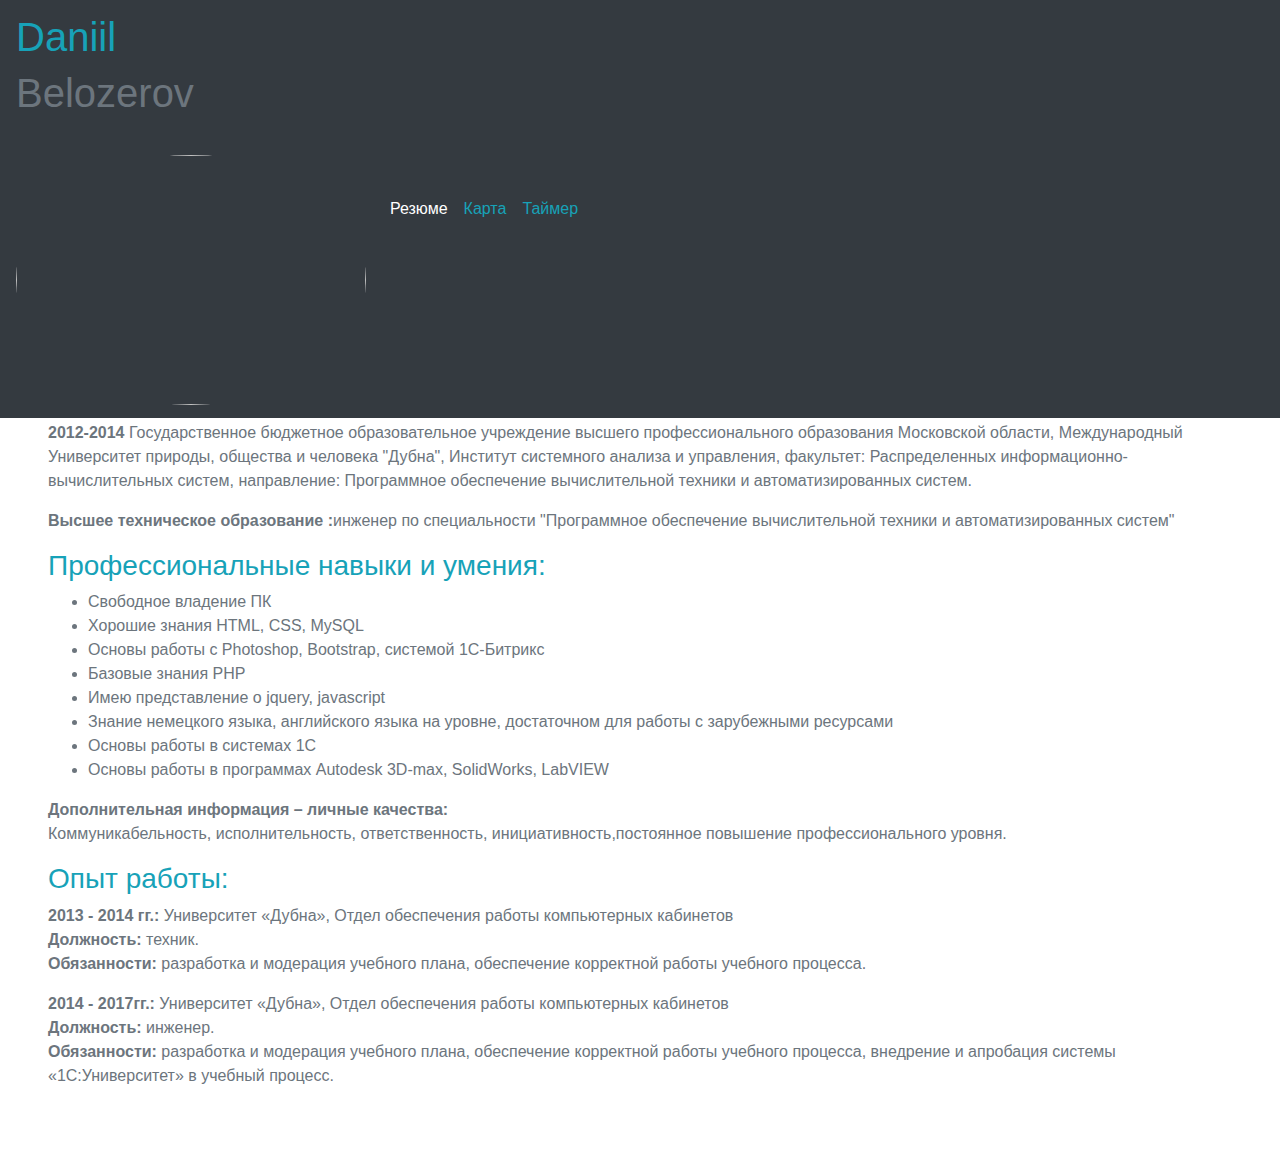
==== index.html @ 66228fd9 "Add files via upload" ====
<!DOCTYPE html>
<html lang = "ru">

<head>
<meta charset = "utf-8">
<meta name = "viewport" content = "width=device-width, initial-scale=1">

<!-- <link rel = "stylesheet" href = "bootstrap/style.css"></script> -->
<!-- <link rel = "stylesheet" href = "https://maxcdn.bootstrapcdn.com/bootstrap/4.3.1/css/bootstrap.min.css"> -->
<!-- <script src = "https://ajax.googleapis.com/ajax/libs/jquery/3.4.0/jquery.min.js"></script> -->
<!-- <script src = "https://cdnjs.cloudflare.com/ajax/libs/popper.js/1.14.7/umd/popper.min.js"></script> -->
<!-- <script src = "https://maxcdn.bootstrapcdn.com/bootstrap/4.3.1/js/bootstrap.min.js"></script> -->
<!-- <script src = "https://maxcdn.bootstrapcdn.com/bootstrap/4.3.1/js/bootstrap.bundle.min.js"></script> -->

<link rel = "stylesheet" href = "https://maxcdn.bootstrapcdn.com/bootstrap/4.3.1/css/bootstrap.min.css">
<script src = "https://ajax.googleapis.com/ajax/libs/jquery/3.4.0/jquery.min.js"></script>
<script src = "https://cdnjs.cloudflare.com/ajax/libs/popper.js/1.14.7/umd/popper.min.js"></script>
<script src = "https://maxcdn.bootstrapcdn.com/bootstrap/4.3.1/js/bootstrap.min.js"></script>
<script src = "https://maxcdn.bootstrapcdn.com/bootstrap/4.3.1/js/bootstrap.bundle.min.js"></script>
  
<link rel = "stylesheet" href = "css/style.css"></script> 
</head>
<body>


   <!-- боковая навигация in -->
 <!-- <nav class="navbar navbar-expand-lg navbar-dark bg-info fixed-top" id="sideNav"> -->
 <nav class="navbar navbar-expand-lg navbar-dark bg-dark fixed-top" id="sideNav">
    <a class="navbar-brand js-scroll-trigger" href="#page-top">
        <span class="d-block d-lg-none text-info">Daniil 
		<span class = "text-secondary">Belozerov</span></span>
		<span class="d-none d-lg-block">
		<h1 class = "text-info">Daniil</h1>
          <h1><span class="text-secondary">Belozerov</span></h1><br>
        
        <!-- <img class="img-fluid img-profile rounded-circle mx-auto mb-2" src="images/SQPE8818.jpg" alt="" style="width:450px;height:250px"> -->
		<img class="img-profile rounded-circle" src="images/SQPE8818.jpg" alt="" style="width:350px;height:250px;">
      </span>
    </a>
    <button class="navbar-toggler" type="button" data-toggle="collapse" data-target="#navbarSupportedContent" aria-controls="navbarSupportedContent" aria-expanded="false" aria-label="Toggle navigation">
			  <span class="navbar-toggler-icon"></span>
			</button>
    <div class="collapse navbar-collapse" id="navbarSupportedContent">
      <ul class="navbar-nav">
        <li class="nav-item">
		   <!-- <a class="nav-link js-scroll-trigger"> -->
          <a class="nav-link js-scroll-trigger active" href="#about">Резюме</a>
        </li>
        <li class="nav-item">
          <a class="nav-link js-scroll-trigger text-info" href="maps.html">Карта</a>
        </li>
        <li class="nav-item">
          <a class="nav-link js-scroll-trigger text-info" href="timer.html">Таймер</a>
        </li>
      </ul>
    </div>
  </nav>
  <!-- боковая навигация out -->
  
 <div class="container-fluid p-0"> <!--  style = "padding-left:300px;" -->
    
      <section class="resume-section p-3 p-lg-5 d-flex align-items-center">
               
	   		<!-- <div class = "row text-secondary"> -->
			<div class = "w-100 text-secondary">
				<h1 class = "text-dark">Daniil
					<span class="text-info">Belozerov</span>
				</h1>
				<div> <!-- class = "col-4" -->
					<h3 class = "text-info">Личная информация:</h3>
					<p>Дата рождения: 14.12.1991г.<br>
					Адрес проживания: г. Дубна, ул.Тверская д.8, кв. 23<br>
					Семейное положение: замужем, ребенок 3 года</p>
				</div>
				
				<div> <!-- class = "col-sm-6" -->
					<h3 class = "text-info">Контактные данные:</h3>
					<p>Мобильный телефон: +7(916)9522956<br>
					E-mail: vicky.belozerova@gmail.com</p>
				</div>
				
				<div  > <!--class = "col-4" -->
					<h3 class = "text-info">Образование:</h3>
					<p><b>2009-2012</b> Балтийский федеральный университет им. И.Канта, факультет: математический, специальность: Прикладная математика и информатика</p>
					<p><b>2012-2014</b> Государственное бюджетное образовательное учреждение высшего профессионального образования Московской области, Международный Университет природы, общества и человека "Дубна", Институт системного анализа и управления, факультет: Распределенных информационно-вычислительных систем, направление: Программное обеспечение вычислительной техники и автоматизированных систем.</p>
					<p><b>Высшее техническое образование :</b>инженер по специальности "Программное обеспечение вычислительной техники и автоматизированных систем"</p> 
					
				</div>
				
				<div > <!--class = "col-md-6" -->
					<h3 class = "text-info">Профессиональные навыки и умения:</h3>
					<ul><li>Свободное владение ПК</li>
						<li>Хорошие знания HTML, CSS, MySQL</li>
						<li>Основы работы с Photoshop, Bootstrap, системой 1С-Битрикс</li>
						<li>Базовые знания  PHP</li>
						<li>Имею представление о jquery, javascript</li>
						<li>Знание немецкого языка, английского языка на уровне, достаточном для работы с зарубежными ресурсами</li>
						<li>Основы работы в системах 1С</li>
						<li>Основы работы в программах Autodesk 3D-max, SolidWorks, LabVIEW</li>
					</ul>
					<b>Дополнительная информация – личные качества:</b>
					<p>Коммуникабельность, исполнительность, ответственность, инициативность,постоянное повышение профессионального уровня.</p>

				</div>
				
				<div >  <!--class = "col-8" -->
					<h3 class = "text-info">Опыт работы:</h3>
					<p><b>2013 - 2014 гг.:</b> Университет «Дубна», Отдел обеспечения работы компьютерных кабинетов<br>
					<b>Должность:</b> техник.<br>
					<b>Обязанности:</b> разработка и модерация учебного плана, обеспечение корректной работы учебного процесса.</p>
					<p><b>2014 - 2017гг.:</b> Университет «Дубна», Отдел обеспечения работы компьютерных кабинетов<br>
					<b>Должность:</b> инженер.<br>
					<b>Обязанности:</b> разработка и модерация учебного плана, обеспечение корректной работы учебного процесса, внедрение и апробация системы «1С:Университет»  в  учебный процесс.
					</p>
				</div>	
		
			</div>
		
		
      </section>
         
  </div>
  
<!-- <div class = "container-fluid"> -->
       
<!-- <div class = "row" style = "justify-content:center;"> -->
  <!-- <div class = "col-sm-4" style = "padding-left:0px;" > -->
  
  <!-- <!-- боковая навигация in--> 
  <!-- <!-- <nav class = "navbar navbar-expand-sm bg-secondary navbar-dark justify-content-center"> --> 
	<!-- <nav class = "navbar navbar-expand-xl|lg|md|sm bg-secondary navbar-dark" style = "width:300px;height:auto;"> -->
		<!-- <ul class = "navbar-nav"> <!--class="navbar-nav"--> 
			<!-- <li class = "nav-item active"> -->
				<!-- <a class = "nav-link" href = "#">Резюме</a> -->
			<!-- </li> -->
			<!-- <li class = "nav-item"> -->
				<!-- <a class = "nav-link" href = "#">Карта</a> -->
			<!-- </li> -->
			<!-- <li class = "nav-item"> -->
				<!-- <a class = "nav-link" href = "#">Таймер</a> -->
			<!-- </li> -->
			
		<!-- </ul> -->
	<!-- </nav> -->
  <!-- <!-- боковая навигация out-->
  <!-- </div> -->
  
  <!-- <div class = "col-md-6" style = "background-color:orange;">1 of 2 -->
      <!-- <!-- контен.часть in--> 
	<!-- <div class = "container"> -->
		<!-- <div class = "row"> -->
			<!-- <div class = "col-sm-4"> -->
				<!-- <h3>Column 1</h3> -->
				<!-- <p>Lorem ipsum dolor..</p> -->
				<!-- <img src = "images/SQPE8818.jpg" class = "rounded-circle" alt = "Cinque Terre" style = "width:155px;height:135px;"> -->
			<!-- </div> -->
			
			<!-- <div class = "col-sm-4"> -->
				<!-- <h3>Column 2</h3> -->
				<!-- <p>Lorem ipsum dolor..</p> -->
			<!-- </div> -->
	
		<!-- </div> -->
	<!-- </div> -->
	 <!-- <!-- контен.часть out--> 
  
  <!-- </div> -->

<!-- </div> -->
<!-- </div> -->
</body>
</html>
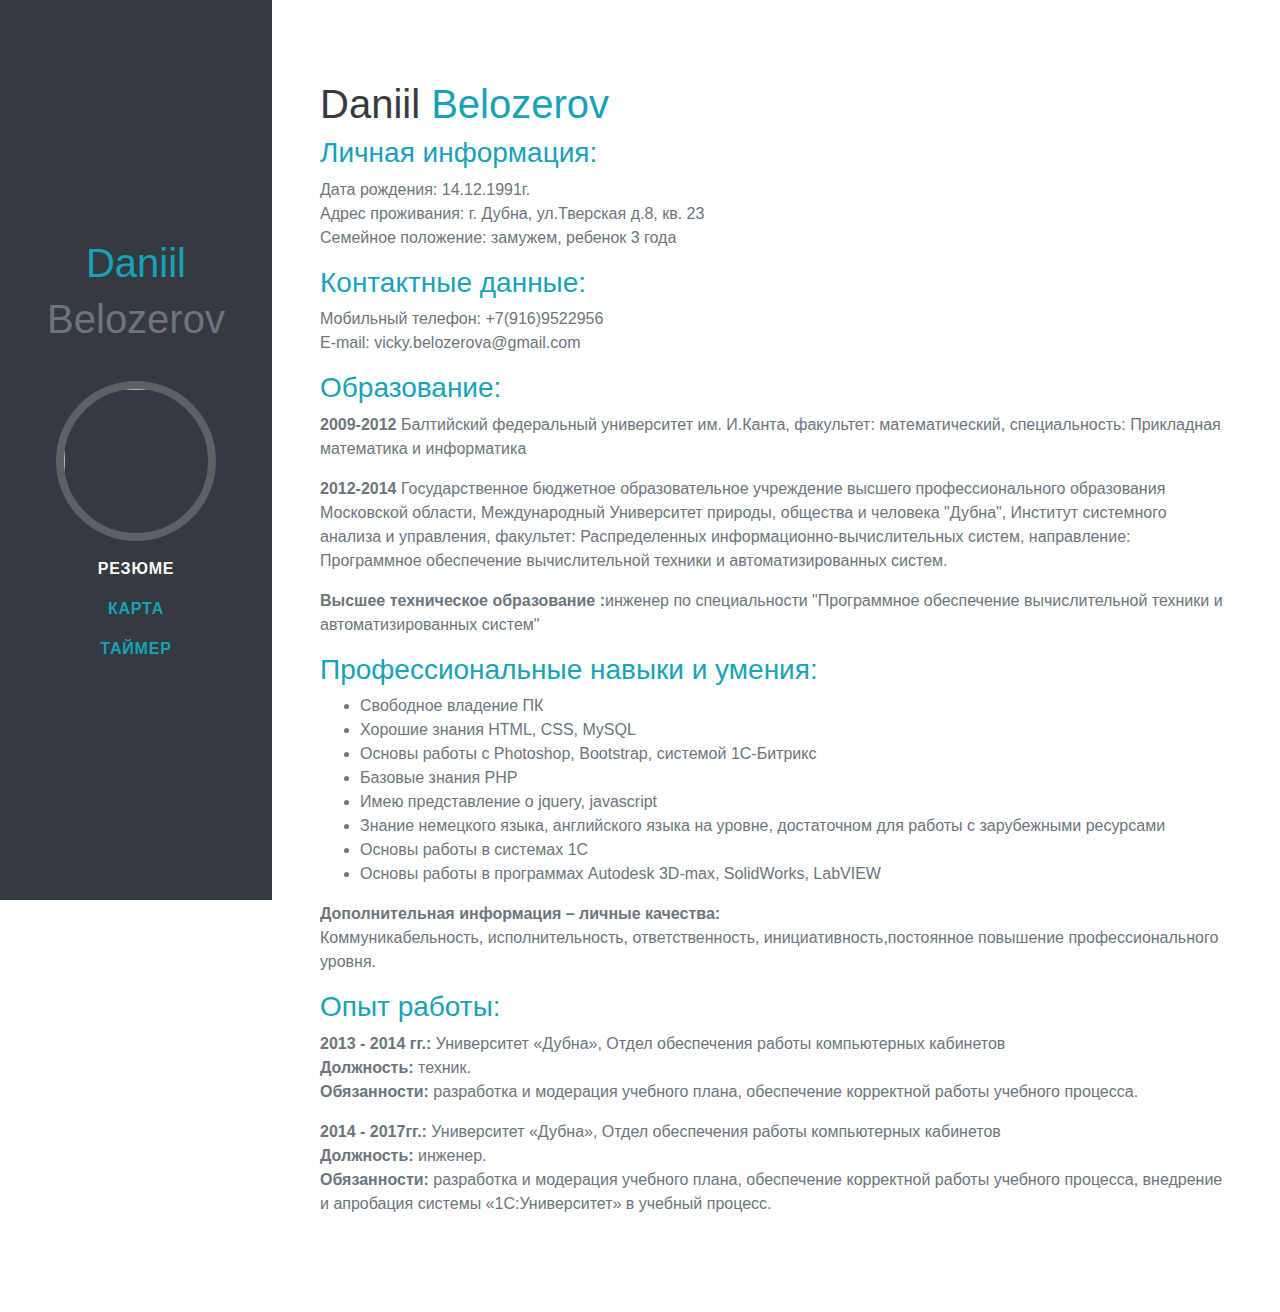
==== commit 27c36e69: "Update index.html" ====
--- a/index.html
+++ b/index.html
@@ -18,7 +18,7 @@
 <script src = "https://maxcdn.bootstrapcdn.com/bootstrap/4.3.1/js/bootstrap.min.js"></script>
 <script src = "https://maxcdn.bootstrapcdn.com/bootstrap/4.3.1/js/bootstrap.bundle.min.js"></script>
   
-<link rel = "stylesheet" href = "css/style.css"></script> 
+<link rel = "stylesheet" href = "style.css"></script> 
 </head>
 <body>
 
@@ -34,7 +34,7 @@
           <h1><span class="text-secondary">Belozerov</span></h1><br>
         
         <!-- <img class="img-fluid img-profile rounded-circle mx-auto mb-2" src="images/SQPE8818.jpg" alt="" style="width:450px;height:250px"> -->
-		<img class="img-profile rounded-circle" src="images/SQPE8818.jpg" alt="" style="width:350px;height:250px;">
+		<img class="img-profile rounded-circle" src="SQPE8818.jpg" alt="" style="width:350px;height:250px;">
       </span>
     </a>
     <button class="navbar-toggler" type="button" data-toggle="collapse" data-target="#navbarSupportedContent" aria-controls="navbarSupportedContent" aria-expanded="false" aria-label="Toggle navigation">
@@ -121,52 +121,6 @@
          
   </div>
   
-<!-- <div class = "container-fluid"> -->
-       
-<!-- <div class = "row" style = "justify-content:center;"> -->
-  <!-- <div class = "col-sm-4" style = "padding-left:0px;" > -->
-  
-  <!-- <!-- боковая навигация in--> 
-  <!-- <!-- <nav class = "navbar navbar-expand-sm bg-secondary navbar-dark justify-content-center"> --> 
-	<!-- <nav class = "navbar navbar-expand-xl|lg|md|sm bg-secondary navbar-dark" style = "width:300px;height:auto;"> -->
-		<!-- <ul class = "navbar-nav"> <!--class="navbar-nav"--> 
-			<!-- <li class = "nav-item active"> -->
-				<!-- <a class = "nav-link" href = "#">Резюме</a> -->
-			<!-- </li> -->
-			<!-- <li class = "nav-item"> -->
-				<!-- <a class = "nav-link" href = "#">Карта</a> -->
-			<!-- </li> -->
-			<!-- <li class = "nav-item"> -->
-				<!-- <a class = "nav-link" href = "#">Таймер</a> -->
-			<!-- </li> -->
-			
-		<!-- </ul> -->
-	<!-- </nav> -->
-  <!-- <!-- боковая навигация out-->
-  <!-- </div> -->
-  
-  <!-- <div class = "col-md-6" style = "background-color:orange;">1 of 2 -->
-      <!-- <!-- контен.часть in--> 
-	<!-- <div class = "container"> -->
-		<!-- <div class = "row"> -->
-			<!-- <div class = "col-sm-4"> -->
-				<!-- <h3>Column 1</h3> -->
-				<!-- <p>Lorem ipsum dolor..</p> -->
-				<!-- <img src = "images/SQPE8818.jpg" class = "rounded-circle" alt = "Cinque Terre" style = "width:155px;height:135px;"> -->
-			<!-- </div> -->
-			
-			<!-- <div class = "col-sm-4"> -->
-				<!-- <h3>Column 2</h3> -->
-				<!-- <p>Lorem ipsum dolor..</p> -->
-			<!-- </div> -->
-	
-		<!-- </div> -->
-	<!-- </div> -->
-	 <!-- <!-- контен.часть out--> 
-  
-  <!-- </div> -->
 
-<!-- </div> -->
-<!-- </div> -->
 </body>
-</html>+</html>
--- a/style.css
+++ b/style.css
@@ -0,0 +1,141 @@
+  body {
+  font-family: 'Muli', -apple-system, BlinkMacSystemFont, 'Segoe UI', Roboto, 'Helvetica Neue', Arial, sans-serif, 'Apple Color Emoji', 'Segoe UI Emoji', 'Segoe UI Symbol', 'Noto Color Emoji';
+  padding-top: 54px;
+  }
+  
+  @media (min-width: 992px) {
+  body {
+    padding-top: 0;
+    padding-left: 17rem;
+  }
+}
+
+  #sideNav .navbar-nav .nav-item .nav-link {
+  font-weight: 800;
+  letter-spacing: 0.05rem;
+  text-transform: uppercase;
+}
+
+#sideNav .navbar-toggler:focus {
+  outline-color: #d48a6e;
+}
+  
+  @media (min-width: 992px) {
+  #sideNav {
+    text-align: center;
+    position: fixed;
+    top: 0;
+    left: 0;
+    display: -webkit-box;
+    display: -ms-flexbox;
+    display: flex;
+    -webkit-box-orient: vertical;
+    -webkit-box-direction: normal;
+    -ms-flex-direction: column;
+    flex-direction: column;
+    width: 17rem;
+    height: 100vh;
+  }
+  #sideNav .navbar-brand {
+    display: -webkit-box;
+    display: -ms-flexbox;
+    display: flex;
+    margin: auto auto 0;
+    padding: 0.5rem;
+  }
+  #sideNav .navbar-brand .img-profile {
+    max-width: 10rem;
+    max-height: 10rem;
+    border: 0.5rem solid rgba(255, 255, 255, 0.2);
+  }
+  #sideNav .navbar-collapse {
+    display: -webkit-box;
+    display: -ms-flexbox;
+    display: flex;
+    -webkit-box-align: start;
+    -ms-flex-align: start;
+    align-items: flex-start;
+    -webkit-box-flex: 0;
+    -ms-flex-positive: 0;
+    flex-grow: 0;
+    width: 100%;
+    margin-bottom: auto;
+  }
+  #sideNav .navbar-collapse .navbar-nav {
+    -webkit-box-orient: vertical;
+    -webkit-box-direction: normal;
+    -ms-flex-direction: column;
+    flex-direction: column;
+    width: 100%;
+  }
+  #sideNav .navbar-collapse .navbar-nav .nav-item {
+    display: block;
+  }
+  #sideNav .navbar-collapse .navbar-nav .nav-item .nav-link {
+    display: block;
+  }
+ 
+}
+
+section.resume-section {
+  padding-top: 5rem !important;
+  padding-bottom: 5rem !important;
+  max-width: 75rem;
+}
+
+
+section.resume-section .resume-item .resume-date {
+  min-width: none;
+}
+
+@media (min-width: 768px) {
+  section.resume-section {
+    min-height: 100vh;
+  }
+  section.resume-section .resume-item .resume-date {
+    min-width: 18rem;
+  }
+  #my_maps {
+	  width:800px!important;
+	  height:500px!important;
+  }
+
+}
+
+
+#my_maps {
+			    /* position:absolute; */
+				width:400px;
+				height:400px;
+				margin-top:50px;
+  				margin-right: auto;
+				/*margin: 100px 510px 30px;*/
+				border:1px solid #606060;
+			}
+
+	#p_prldr{
+			position: fixed;
+			left: 0;
+			top: 0;
+			right:0;
+			bottom:0;
+			/*background:rgb(62, 61, 61);background:rgb(175,178,174);*/
+			background:rgb(52, 58, 64);
+			z-index: 30;}
+ 
+			.contpre small{font-size:25px;}
+			 
+			.contpre{
+			width: 250px;
+			height: 100px;
+			position: absolute;
+			left: 50%;top: 48%;
+			margin-left:-125px;
+			margin-top:-75px;
+			color:#fff;
+			font-size:20px;
+			letter-spacing:-2px;
+			text-align:center;
+			line-height:35px;}
+
+
